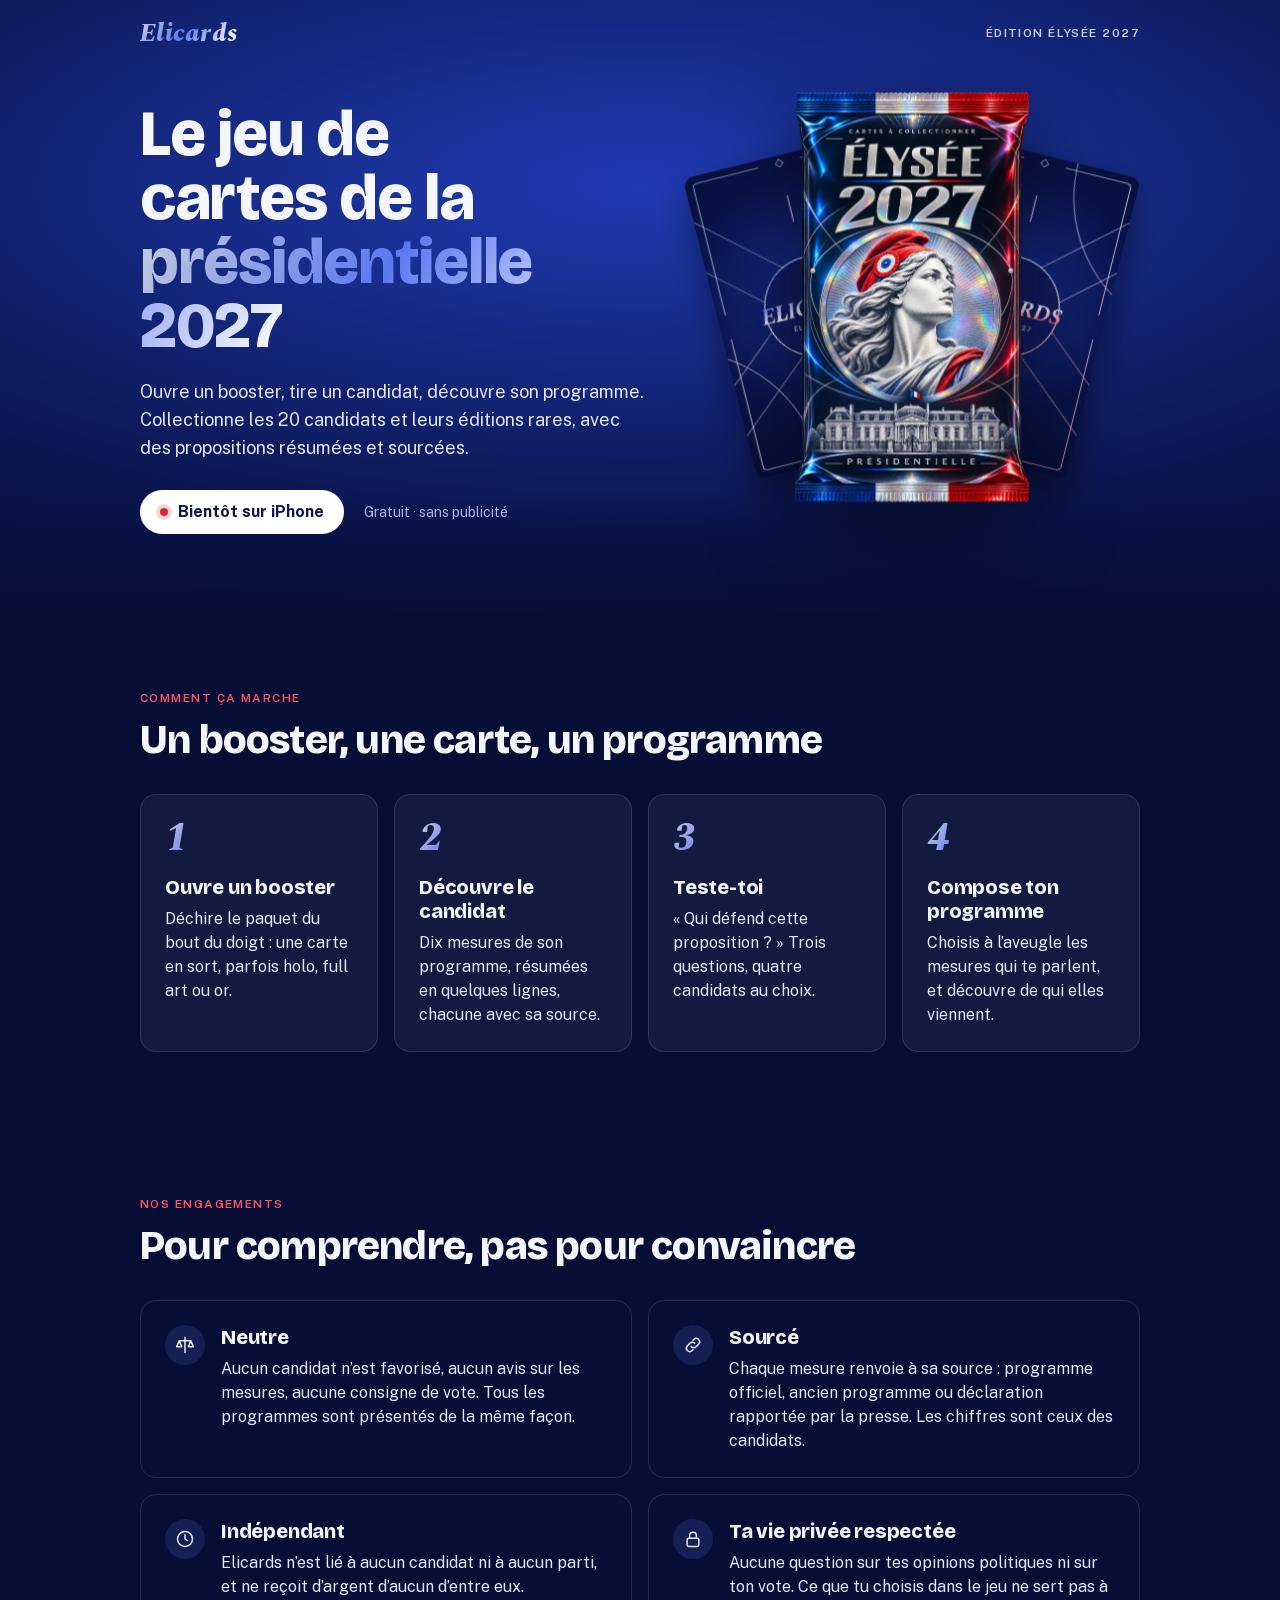
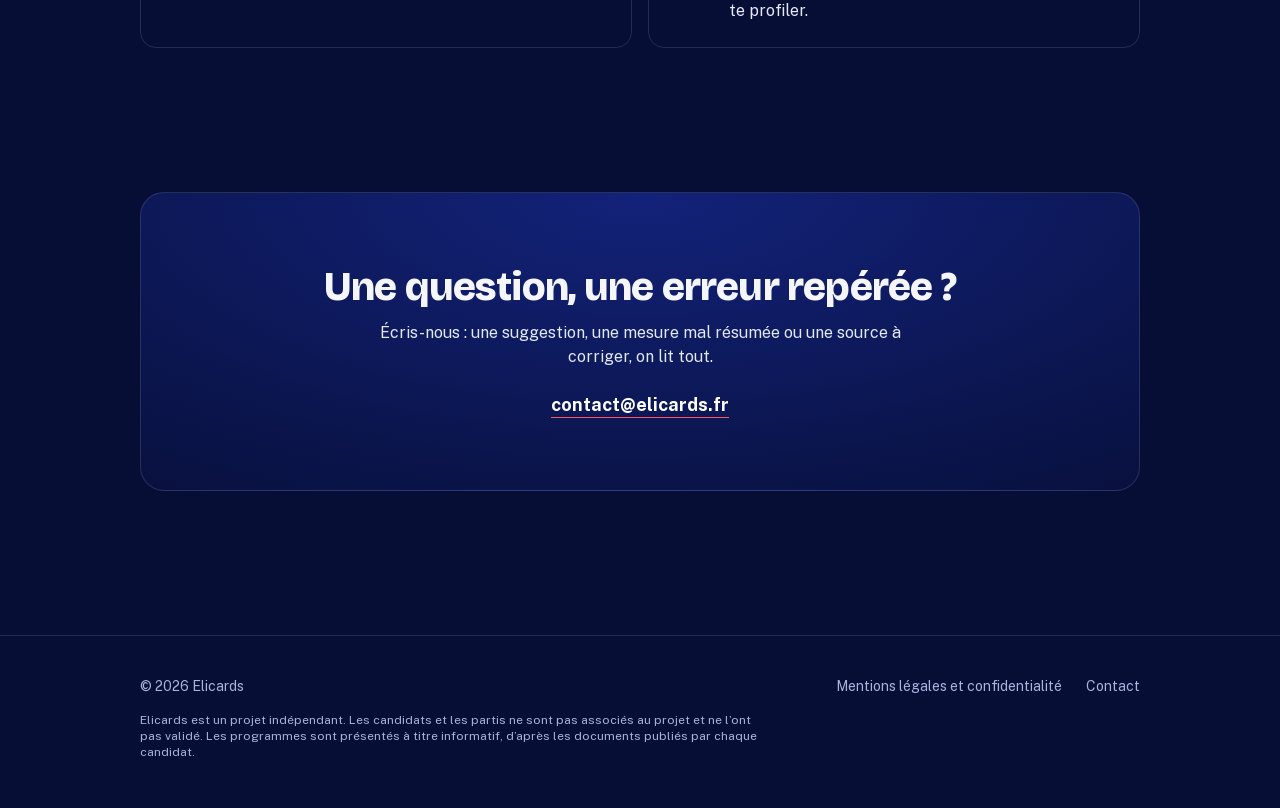
==== index.html @ a2286dde "Site elicards.fr : page d’accueil et mentions légales Co-Authored-By: Claude Opus 5.5 <noreply@anthr" ====
<!doctype html>
<html lang="fr">
<head>
<meta charset="utf-8">
<meta name="viewport" content="width=device-width, initial-scale=1">
<title>Elicards — le jeu de cartes de la présidentielle 2027</title>
<meta name="description" content="Ouvre un booster, tire un candidat à la présidentielle 2027 et découvre son programme. Une app gratuite, neutre et sourcée, bientôt sur iPhone.">
<meta name="theme-color" content="#070E36">
<link rel="canonical" href="https://elicards.fr/">
<link rel="icon" href="assets/favicon.svg" type="image/svg+xml">
<link rel="apple-touch-icon" href="assets/apple-touch-icon.png">
<meta property="og:type" content="website">
<meta property="og:locale" content="fr_FR">
<meta property="og:site_name" content="Elicards">
<meta property="og:title" content="Elicards — le jeu de cartes de la présidentielle 2027">
<meta property="og:description" content="Ouvre un booster, tire un candidat et découvre son programme. Gratuit, neutre et sourcé.">
<meta property="og:url" content="https://elicards.fr/">
<meta property="og:image" content="https://elicards.fr/assets/booster.webp">
<link rel="preload" href="assets/fonts/bricolage-grotesque.woff2" as="font" type="font/woff2" crossorigin>
<link rel="stylesheet" href="styles.css">
</head>
<body>

<div class="hero">
  <header class="wrap top">
    <a class="brand" href="./" aria-label="Elicards, accueil">Elicards</a>
    <span class="edition">Édition Élysée 2027</span>
  </header>

  <main class="wrap hero-grid">
    <div>
      <h1>Le jeu de cartes de la <em>présidentielle 2027</em></h1>
      <p class="lead">Ouvre un booster, tire un candidat, découvre son programme. Collectionne les 20 candidats et leurs éditions rares, avec des propositions résumées et sourcées.</p>
      <div class="cta">
        <span class="pill"><span class="dot" aria-hidden="true"></span>Bientôt sur iPhone</span>
        <span class="note">Gratuit · sans publicité</span>
      </div>
    </div>

    <div class="stage" id="stage" aria-hidden="true">
      <div class="tilt">
        <div class="back g"><img src="assets/dos.svg" alt=""><i class="holo"></i></div>
        <div class="back d"><img src="assets/dos.svg" alt=""><i class="holo"></i></div>
        <div class="pack"><img src="assets/booster.webp" alt="" width="950" height="1656"><i class="shine"></i></div>
      </div>
    </div>
  </main>
</div>

<section class="wrap" aria-labelledby="t-comment">
  <p class="kicker">Comment ça marche</p>
  <h2 id="t-comment">Un booster, une carte, un programme</h2>
  <ol class="steps">
    <li><h3>Ouvre un booster</h3><p>Déchire le paquet du bout du doigt : une carte en sort, parfois holo, full art ou or.</p></li>
    <li><h3>Découvre le candidat</h3><p>Dix mesures de son programme, résumées en quelques lignes, chacune avec sa source.</p></li>
    <li><h3>Teste-toi</h3><p>« Qui défend cette proposition ? » Trois questions, quatre candidats au choix.</p></li>
    <li><h3>Compose ton programme</h3><p>Choisis à l’aveugle les mesures qui te parlent, et découvre de qui elles viennent.</p></li>
  </ol>
</section>

<section class="wrap" aria-labelledby="t-engagements">
  <p class="kicker">Nos engagements</p>
  <h2 id="t-engagements">Pour comprendre, pas pour convaincre</h2>
  <div class="engagements">
    <div class="engagement">
      <span class="ico"><svg viewBox="0 0 24 24" fill="none" stroke="currentColor" stroke-width="1.8" stroke-linecap="round" stroke-linejoin="round"><path d="M12 3v18M5 7h14M5 7l-3 7h6zM19 7l-3 7h6z"/></svg></span>
      <div><h3>Neutre</h3><p>Aucun candidat n’est favorisé, aucun avis sur les mesures, aucune consigne de vote. Tous les programmes sont présentés de la même façon.</p></div>
    </div>
    <div class="engagement">
      <span class="ico"><svg viewBox="0 0 24 24" fill="none" stroke="currentColor" stroke-width="1.8" stroke-linecap="round" stroke-linejoin="round"><path d="M10 14a4 4 0 0 0 5.7 0l3-3a4 4 0 0 0-5.7-5.7l-1 1"/><path d="M14 10a4 4 0 0 0-5.7 0l-3 3a4 4 0 0 0 5.7 5.7l1-1"/></svg></span>
      <div><h3>Sourcé</h3><p>Chaque mesure renvoie à sa source : programme officiel, ancien programme ou déclaration rapportée par la presse. Les chiffres sont ceux des candidats.</p></div>
    </div>
    <div class="engagement">
      <span class="ico"><svg viewBox="0 0 24 24" fill="none" stroke="currentColor" stroke-width="1.8" stroke-linecap="round" stroke-linejoin="round"><circle cx="12" cy="12" r="9"/><path d="M12 7v5l3 2"/></svg></span>
      <div><h3>Indépendant</h3><p>Elicards n’est lié à aucun candidat ni à aucun parti, et ne reçoit d’argent d’aucun d’entre eux.</p></div>
    </div>
    <div class="engagement">
      <span class="ico"><svg viewBox="0 0 24 24" fill="none" stroke="currentColor" stroke-width="1.8" stroke-linecap="round" stroke-linejoin="round"><rect x="5" y="11" width="14" height="10" rx="2"/><path d="M8 11V8a4 4 0 0 1 8 0v3"/></svg></span>
      <div><h3>Ta vie privée respectée</h3><p>Aucune question sur tes opinions politiques ni sur ton vote. Ce que tu choisis dans le jeu ne sert pas à te profiler.</p></div>
    </div>
  </div>
</section>

<section class="wrap" aria-labelledby="t-contact">
  <div class="contact">
    <h2 id="t-contact">Une question, une erreur repérée ?</h2>
    <p>Écris-nous : une suggestion, une mesure mal résumée ou une source à corriger, on lit tout.</p>
    <a class="mail" href="mailto:contact@elicards.fr">contact@elicards.fr</a>
  </div>
</section>

<footer>
  <div class="wrap">
    <div class="foot">
      <span>© 2026 Elicards</span>
      <nav aria-label="Informations">
        <a href="mentions-legales.html">Mentions légales et confidentialité</a>
        <a href="mailto:contact@elicards.fr">Contact</a>
      </nav>
    </div>
    <p class="disclaimer">Elicards est un projet indépendant. Les candidats et les partis ne sont pas associés au projet et ne l’ont pas validé. Les programmes sont présentés à titre informatif, d’après les documents publiés par chaque candidat.</p>
  </div>
</footer>

<script>
/* Inclinaison des cartes au doigt ou à la souris (rien n’est enregistré) */
(() => {
  const s = document.getElementById("stage");
  if (!s || matchMedia("(prefers-reduced-motion: reduce)").matches) return;
  const poser = e => {
    const r = s.getBoundingClientRect();
    const x = Math.min(Math.max((e.clientX - r.left) / r.width, 0), 1), y = Math.min(Math.max((e.clientY - r.top) / r.height, 0), 1);
    s.classList.add("suit");
    s.style.setProperty("--ry", `${(x - .5) * 18}deg`);
    s.style.setProperty("--rx", `${(.5 - y) * 14}deg`);
    s.style.setProperty("--mx", `${x * 100}%`);
    s.style.setProperty("--my", `${y * 100}%`);
  };
  const remettre = () => { s.classList.remove("suit"); ["--rx", "--ry"].forEach(v => s.style.setProperty(v, "0deg")); ["--mx", "--my"].forEach(v => s.style.setProperty(v, "50%")); };
  s.addEventListener("pointermove", poser);
  s.addEventListener("pointerleave", remettre);
  s.addEventListener("pointerup", e => { if (e.pointerType !== "mouse") remettre(); });
})();
</script>
</body>
</html>
---- styles.css ----
/* Site elicards.fr — même charte que l’app (www/styles/tokens.css) : bleu nuit du dos de carte, dégradé holographique,
   Bricolage Grotesque (titres), Public Sans (textes), Spectral italique (marque). Aucune ressource externe, aucun cookie. */
@font-face{font-family:"Bricolage Grotesque";font-weight:200 800;font-display:swap;src:url(assets/fonts/bricolage-grotesque.woff2) format("woff2")}
@font-face{font-family:"Public Sans";font-weight:300 700;font-display:swap;src:url(assets/fonts/public-sans-latin.woff2) format("woff2");unicode-range:U+0000-00FF,U+0131,U+0152-0153,U+02BB-02BC,U+02C6,U+02DA,U+02DC,U+0304,U+0308,U+0329,U+2000-206F,U+20AC,U+2122,U+2191,U+2193,U+2212,U+2215,U+FEFF,U+FFFD}
@font-face{font-family:"Public Sans";font-weight:300 700;font-display:swap;src:url(assets/fonts/public-sans-latin-ext.woff2) format("woff2");unicode-range:U+0100-02BA,U+02BD-02C5,U+02C7-02CC,U+02CE-02D7,U+02DD-02FF,U+1D00-1DBF,U+1E00-1E9F,U+1EF2-1EFF,U+2020,U+20A0-20AB,U+20AD-20C4,U+2113,U+2C60-2C7F,U+A720-A7FF}
@font-face{font-family:"Spectral";font-style:italic;font-weight:800;font-display:swap;src:url(assets/fonts/spectral-800-italic.woff2) format("woff2")}

:root{
  --bleu-950:#070E36; --bleu-900:#0B1650; --bleu-800:#13227A; --bleu-700:#101B5E; --bleu-600:#1F3BB3; --bleu-400:#5B78F0; --bleu-100:#E4E9FB;
  --blanc:#FFFFFF; --blanc-50:#F4F6FB; --argent:#C8CFDD; --rouge-600:#D7263D; --rouge-400:#FF5468; --gold-300:#F2D375;
  --bg:var(--bleu-950); --ink:var(--blanc-50); --muted:#A9B3DE; --line:rgb(255 255 255/.12); --surface:rgb(255 255 255/.05);
  --holo:linear-gradient(125deg,var(--argent) 0%,var(--bleu-400) 25%,var(--blanc-50) 50%,var(--rouge-400) 72%,var(--gold-300) 86%,var(--argent) 100%);
  --font-title:"Bricolage Grotesque",system-ui,-apple-system,"Segoe UI",sans-serif;
  --font-text:"Public Sans",system-ui,-apple-system,"Segoe UI",sans-serif;
  --font-brand:"Spectral",Georgia,serif;
  --radius-m:12px; --radius-l:16px; --radius-xl:24px; --radius-pill:999px;
  --page:1080px; --gutter:clamp(16px,5vw,40px);
  color-scheme:dark;
}
*{box-sizing:border-box}
html{-webkit-text-size-adjust:100%}
body{margin:0;background:var(--bg);color:var(--ink);font:400 16px/24px var(--font-text);overflow-x:hidden}
img{display:block;max-width:100%}
a{color:inherit}
:focus-visible{outline:2px solid var(--bleu-400);outline-offset:3px;border-radius:4px}

.wrap{width:100%;max-width:var(--page);margin-inline:auto;padding-inline:var(--gutter)}

/* Marque : même dessin que le dos de carte (Spectral italique, dégradé holographique) */
.brand{font:800 italic 26px/1 var(--font-brand);letter-spacing:.01em;text-decoration:none;
  background:var(--holo);background-size:200% 100%;-webkit-background-clip:text;background-clip:text;color:transparent}
.edition{font:600 12px/16px var(--font-text);letter-spacing:.12em;text-transform:uppercase;color:var(--argent)}

/* En-tête */
.top{display:flex;align-items:center;justify-content:space-between;gap:16px;padding-block:20px}
.top .edition{white-space:nowrap}

/* Hero */
.hero{position:relative;isolation:isolate;background:radial-gradient(120% 90% at 50% 30%,var(--bleu-600) 0%,var(--bleu-900) 62%,var(--bleu-950) 100%);overflow:hidden}
.hero::after{content:"";position:absolute;inset:auto 0 0;height:120px;background:linear-gradient(transparent,var(--bg));z-index:-1}
.hero-grid{display:grid;grid-template-columns:1.05fr .95fr;align-items:center;gap:40px;padding-block:24px 72px}
.hero h1{font:800 clamp(36px,6vw,64px)/1 var(--font-title);letter-spacing:-.02em;margin:0 0 20px;text-wrap:balance}
.hero h1 em{font-style:normal;background:var(--holo);background-size:200% 100%;-webkit-background-clip:text;background-clip:text;color:transparent}
.lead{font-size:18px;line-height:28px;color:var(--bleu-100);max-width:30em;margin:0 0 28px}
.cta{display:flex;flex-wrap:wrap;align-items:center;gap:12px 20px}
.pill{display:inline-flex;align-items:center;gap:10px;padding:12px 20px;border-radius:var(--radius-pill);
  background:var(--blanc);color:var(--bleu-900);font:700 16px/20px var(--font-text);text-decoration:none}
.pill .dot{width:8px;height:8px;border-radius:50%;background:var(--rouge-600);box-shadow:0 0 0 4px rgb(215 38 61/.18)}
.cta .note{font-size:14px;line-height:20px;color:var(--muted)}

/* Visuel : le booster devant deux dos de carte, qui s’inclinent avec le doigt ou la souris */
.stage{position:relative;aspect-ratio:1/1;max-width:460px;width:100%;justify-self:center;perspective:1200px;--rx:0deg;--ry:0deg;--mx:50%;--my:50%}
.stage .tilt{position:absolute;inset:0;transform-style:preserve-3d;transform:rotateX(var(--rx)) rotateY(var(--ry));transition:transform .5s cubic-bezier(.2,.8,.2,1)}
.stage.suit .tilt{transition:transform .08s linear}
.back{position:absolute;top:12%;width:44%;aspect-ratio:5/8;border-radius:5.3%/3.3%;overflow:hidden;box-shadow:0 18px 40px rgb(0 0 0/.45)}
.back img{width:100%;height:100%}
.back.g{left:6%;transform:rotate(-14deg) translateZ(-40px)}
.back.d{right:6%;transform:rotate(14deg) translateZ(-40px)}
.back .holo{position:absolute;inset:0;mix-blend-mode:screen;opacity:.95;background:var(--holo);background-size:260% 260%;
  background-position:calc(100% - var(--mx)) calc(100% - var(--my));
  -webkit-mask:url(assets/dos-traits.svg) center/100% 100% no-repeat;mask:url(assets/dos-traits.svg) center/100% 100% no-repeat}
.pack{position:absolute;left:50%;top:2%;width:50%;transform:translateX(-50%) translateZ(40px);filter:drop-shadow(0 24px 40px rgb(0 0 0/.5))}
.pack .shine{position:absolute;inset:0;mix-blend-mode:overlay;pointer-events:none;
  background:radial-gradient(60% 40% at var(--mx) var(--my),rgb(255 255 255/.55),transparent 70%);
  -webkit-mask:url(assets/booster.webp) center/100% 100% no-repeat;mask:url(assets/booster.webp) center/100% 100% no-repeat}

/* Sections */
section{padding-block:72px}
.kicker{font:600 12px/16px var(--font-text);letter-spacing:.12em;text-transform:uppercase;color:var(--rouge-400);margin:0 0 12px}
h2{font:800 clamp(28px,4vw,40px)/1.1 var(--font-title);letter-spacing:-.02em;margin:0 0 32px;text-wrap:balance}
h3{font:800 20px/24px var(--font-title);letter-spacing:-.01em;margin:0 0 8px}
p{margin:0}
.muted{color:var(--muted)}

.steps{display:grid;grid-template-columns:repeat(4,1fr);gap:16px;counter-reset:etape;list-style:none;margin:0;padding:0}
.steps li{position:relative;padding:24px;border-radius:var(--radius-l);background:var(--surface);border:1px solid var(--line)}
.steps li::before{counter-increment:etape;content:counter(etape);display:block;margin:0 0 16px;
  font:800 italic 40px/40px var(--font-brand);background:var(--holo);-webkit-background-clip:text;background-clip:text;color:transparent}
.steps p{color:var(--bleu-100)}

.engagements{display:grid;grid-template-columns:repeat(2,1fr);gap:16px}
.engagement{display:flex;gap:16px;padding:24px;border-radius:var(--radius-l);border:1px solid var(--line)}
.engagement .ico{flex:none;width:40px;height:40px;border-radius:50%;display:grid;place-items:center;background:rgb(91 120 240/.16);color:var(--bleu-100)}
.engagement .ico svg{width:20px;height:20px}
.engagement p{color:var(--bleu-100)}

.contact{text-align:center;padding:72px var(--gutter);border-radius:var(--radius-xl);
  background:radial-gradient(100% 140% at 50% 0%,var(--bleu-800),var(--bleu-900) 60%,var(--bleu-950));border:1px solid var(--line)}
.contact h2{margin-bottom:12px}
.contact p{color:var(--bleu-100);max-width:34em;margin:0 auto 24px}
.mail{font:700 18px/24px var(--font-text);color:var(--blanc);text-decoration-color:var(--rouge-400);text-underline-offset:6px;overflow-wrap:anywhere}

/* Pied de page */
footer{padding-block:40px 48px;border-top:1px solid var(--line);margin-top:72px}
.foot{display:flex;flex-wrap:wrap;justify-content:space-between;gap:16px 32px;font-size:14px;line-height:20px;color:var(--muted)}
.foot nav{display:flex;flex-wrap:wrap;gap:8px 24px}
.foot a{text-decoration:none}
.foot a:hover{color:var(--blanc);text-decoration:underline}
.disclaimer{margin-top:16px;font-size:12px;line-height:16px;color:var(--muted);max-width:52em}

/* Pages de texte (mentions légales) */
.doc{max-width:720px;padding-top:24px}
.doc h1{font:800 clamp(32px,5vw,48px)/1.05 var(--font-title);letter-spacing:-.02em;margin:24px 0 32px}
.doc h2{font-size:24px;line-height:28px;margin:40px 0 12px}
.doc p,.doc li{color:var(--bleu-100)}
.doc p+p{margin-top:12px}
.doc ul{padding-left:20px;margin:12px 0 0}
.retour{font-size:14px;line-height:20px;color:var(--muted);text-decoration:none}
.retour:hover{color:var(--blanc)}

@media (max-width:860px){
  .hero-grid{grid-template-columns:1fr;gap:16px;padding-block:8px 56px}
  .stage{order:-1;max-width:340px}
  .steps{grid-template-columns:repeat(2,1fr)}
}
@media (max-width:560px){
  section{padding-block:56px}
  .steps,.engagements{grid-template-columns:1fr}
  .lead{font-size:16px;line-height:24px}
  .top .edition{display:none}
}
@media (prefers-reduced-motion:reduce){
  .stage .tilt{transition:none}
}
.pack img{width:100%;height:auto}
.back img{object-fit:cover}
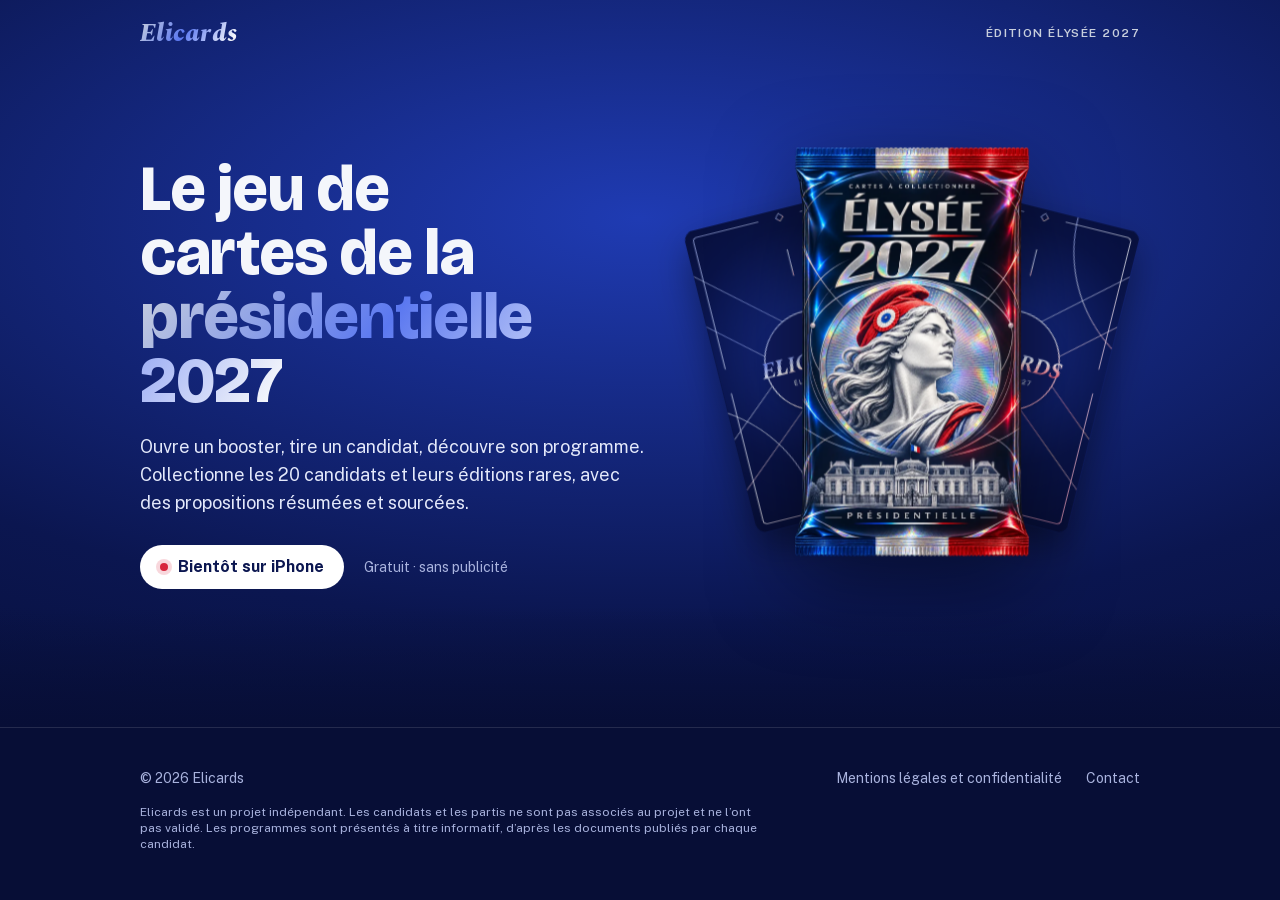
==== commit 907f4adb: "Accueil réduit à la première section Co-Authored-By: Claude Opus 5.5 <noreply@anthropic.com>" ====
--- a/index.html
+++ b/index.html
@@ -19,7 +19,7 @@
 <link rel="preload" href="assets/fonts/bricolage-grotesque.woff2" as="font" type="font/woff2" crossorigin>
 <link rel="stylesheet" href="styles.css">
 </head>
-<body>
+<body class="accueil">
 
 <div class="hero">
   <header class="wrap top">
@@ -46,48 +46,6 @@
     </div>
   </main>
 </div>
-
-<section class="wrap" aria-labelledby="t-comment">
-  <p class="kicker">Comment ça marche</p>
-  <h2 id="t-comment">Un booster, une carte, un programme</h2>
-  <ol class="steps">
-    <li><h3>Ouvre un booster</h3><p>Déchire le paquet du bout du doigt : une carte en sort, parfois holo, full art ou or.</p></li>
-    <li><h3>Découvre le candidat</h3><p>Dix mesures de son programme, résumées en quelques lignes, chacune avec sa source.</p></li>
-    <li><h3>Teste-toi</h3><p>« Qui défend cette proposition ? » Trois questions, quatre candidats au choix.</p></li>
-    <li><h3>Compose ton programme</h3><p>Choisis à l’aveugle les mesures qui te parlent, et découvre de qui elles viennent.</p></li>
-  </ol>
-</section>
-
-<section class="wrap" aria-labelledby="t-engagements">
-  <p class="kicker">Nos engagements</p>
-  <h2 id="t-engagements">Pour comprendre, pas pour convaincre</h2>
-  <div class="engagements">
-    <div class="engagement">
-      <span class="ico"><svg viewBox="0 0 24 24" fill="none" stroke="currentColor" stroke-width="1.8" stroke-linecap="round" stroke-linejoin="round"><path d="M12 3v18M5 7h14M5 7l-3 7h6zM19 7l-3 7h6z"/></svg></span>
-      <div><h3>Neutre</h3><p>Aucun candidat n’est favorisé, aucun avis sur les mesures, aucune consigne de vote. Tous les programmes sont présentés de la même façon.</p></div>
-    </div>
-    <div class="engagement">
-      <span class="ico"><svg viewBox="0 0 24 24" fill="none" stroke="currentColor" stroke-width="1.8" stroke-linecap="round" stroke-linejoin="round"><path d="M10 14a4 4 0 0 0 5.7 0l3-3a4 4 0 0 0-5.7-5.7l-1 1"/><path d="M14 10a4 4 0 0 0-5.7 0l-3 3a4 4 0 0 0 5.7 5.7l1-1"/></svg></span>
-      <div><h3>Sourcé</h3><p>Chaque mesure renvoie à sa source : programme officiel, ancien programme ou déclaration rapportée par la presse. Les chiffres sont ceux des candidats.</p></div>
-    </div>
-    <div class="engagement">
-      <span class="ico"><svg viewBox="0 0 24 24" fill="none" stroke="currentColor" stroke-width="1.8" stroke-linecap="round" stroke-linejoin="round"><circle cx="12" cy="12" r="9"/><path d="M12 7v5l3 2"/></svg></span>
-      <div><h3>Indépendant</h3><p>Elicards n’est lié à aucun candidat ni à aucun parti, et ne reçoit d’argent d’aucun d’entre eux.</p></div>
-    </div>
-    <div class="engagement">
-      <span class="ico"><svg viewBox="0 0 24 24" fill="none" stroke="currentColor" stroke-width="1.8" stroke-linecap="round" stroke-linejoin="round"><rect x="5" y="11" width="14" height="10" rx="2"/><path d="M8 11V8a4 4 0 0 1 8 0v3"/></svg></span>
-      <div><h3>Ta vie privée respectée</h3><p>Aucune question sur tes opinions politiques ni sur ton vote. Ce que tu choisis dans le jeu ne sert pas à te profiler.</p></div>
-    </div>
-  </div>
-</section>
-
-<section class="wrap" aria-labelledby="t-contact">
-  <div class="contact">
-    <h2 id="t-contact">Une question, une erreur repérée ?</h2>
-    <p>Écris-nous : une suggestion, une mesure mal résumée ou une source à corriger, on lit tout.</p>
-    <a class="mail" href="mailto:contact@elicards.fr">contact@elicards.fr</a>
-  </div>
-</section>
 
 <footer>
   <div class="wrap">
--- a/styles.css
+++ b/styles.css
@@ -124,3 +124,8 @@
 }
 .pack img{width:100%;height:auto}
 .back img{object-fit:cover}
+/* Accueil : une seule section, qui occupe l’écran ; le pied de page reste en bas */
+body.accueil{min-height:100vh;min-height:100svh;display:flex;flex-direction:column}
+body.accueil .hero{flex:1;display:flex;flex-direction:column}
+body.accueil .hero-grid{flex:1}
+body.accueil footer{margin-top:0}
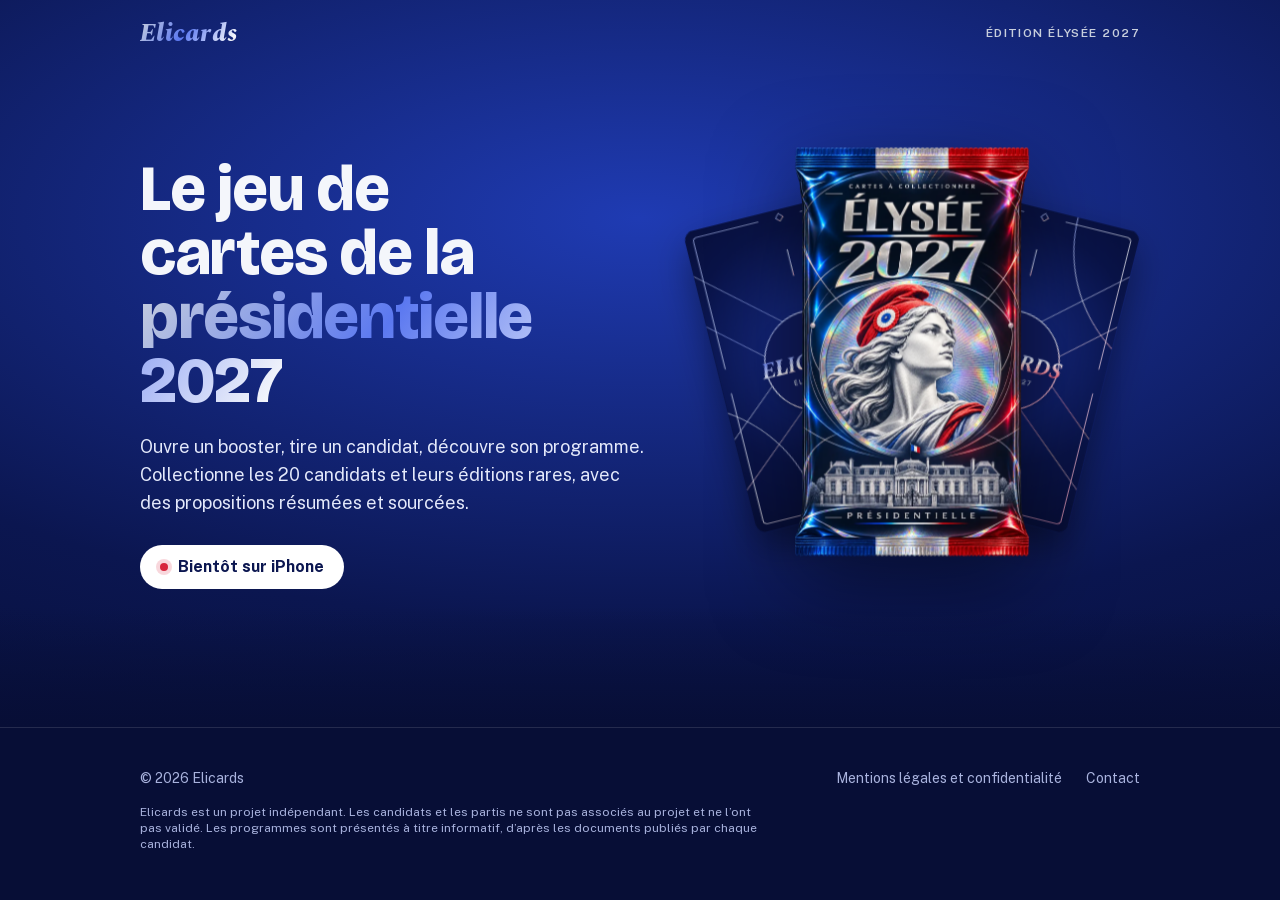
==== commit e79333aa: "Retrait de la mention « Gratuit · sans publicité » Co-Authored-By: Claude Opus 5.5 <noreply@anthropi" ====
--- a/index.html
+++ b/index.html
@@ -33,7 +33,6 @@
       <p class="lead">Ouvre un booster, tire un candidat, découvre son programme. Collectionne les 20 candidats et leurs éditions rares, avec des propositions résumées et sourcées.</p>
       <div class="cta">
         <span class="pill"><span class="dot" aria-hidden="true"></span>Bientôt sur iPhone</span>
-        <span class="note">Gratuit · sans publicité</span>
       </div>
     </div>
 
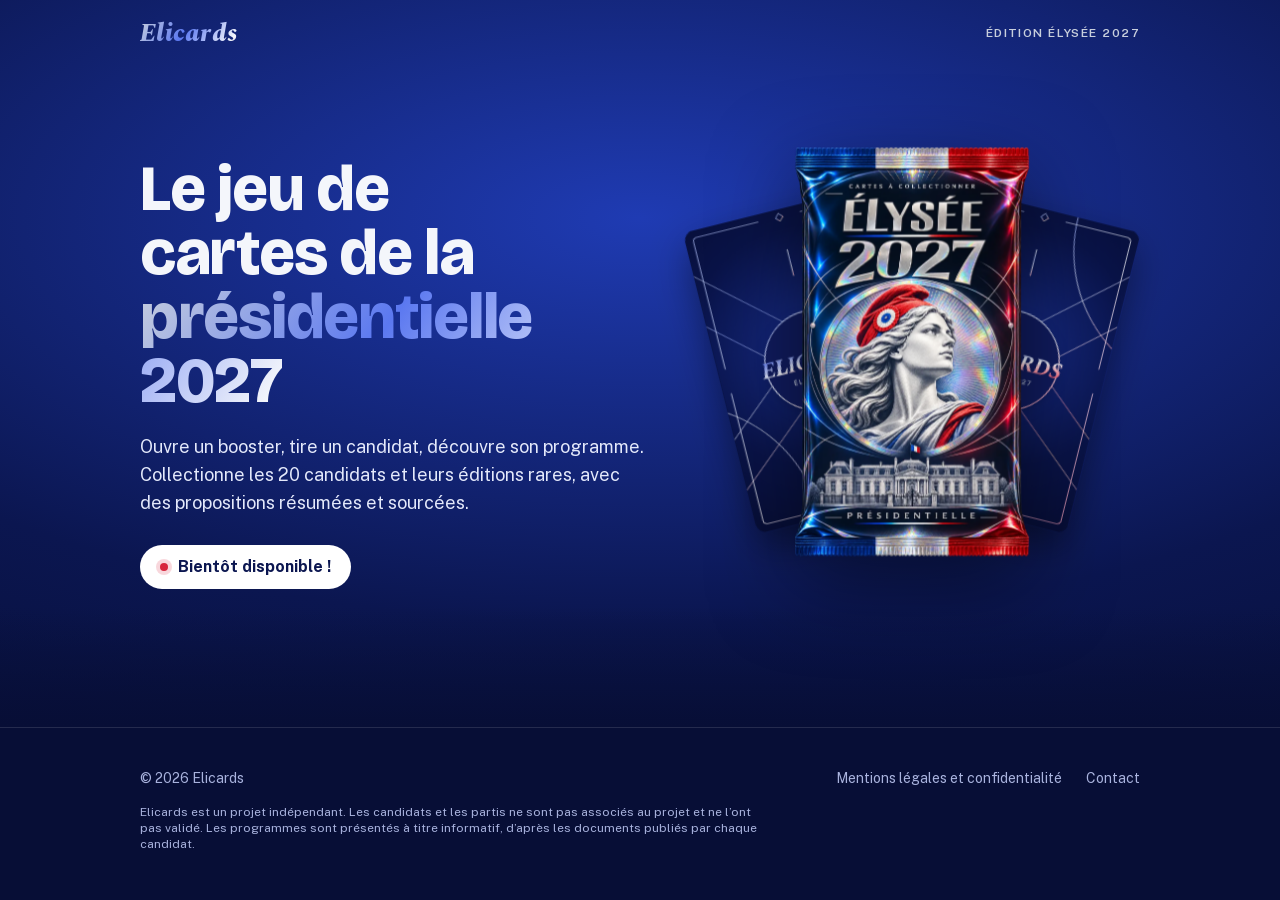
==== commit 465ff9d1: "Bouton : « Bientôt disponible ! » Co-Authored-By: Claude Opus 5.5 <noreply@anthropic.com>" ====
--- a/index.html
+++ b/index.html
@@ -32,7 +32,7 @@
       <h1>Le jeu de cartes de la <em>présidentielle 2027</em></h1>
       <p class="lead">Ouvre un booster, tire un candidat, découvre son programme. Collectionne les 20 candidats et leurs éditions rares, avec des propositions résumées et sourcées.</p>
       <div class="cta">
-        <span class="pill"><span class="dot" aria-hidden="true"></span>Bientôt sur iPhone</span>
+        <span class="pill"><span class="dot" aria-hidden="true"></span>Bientôt disponible !</span>
       </div>
     </div>
 
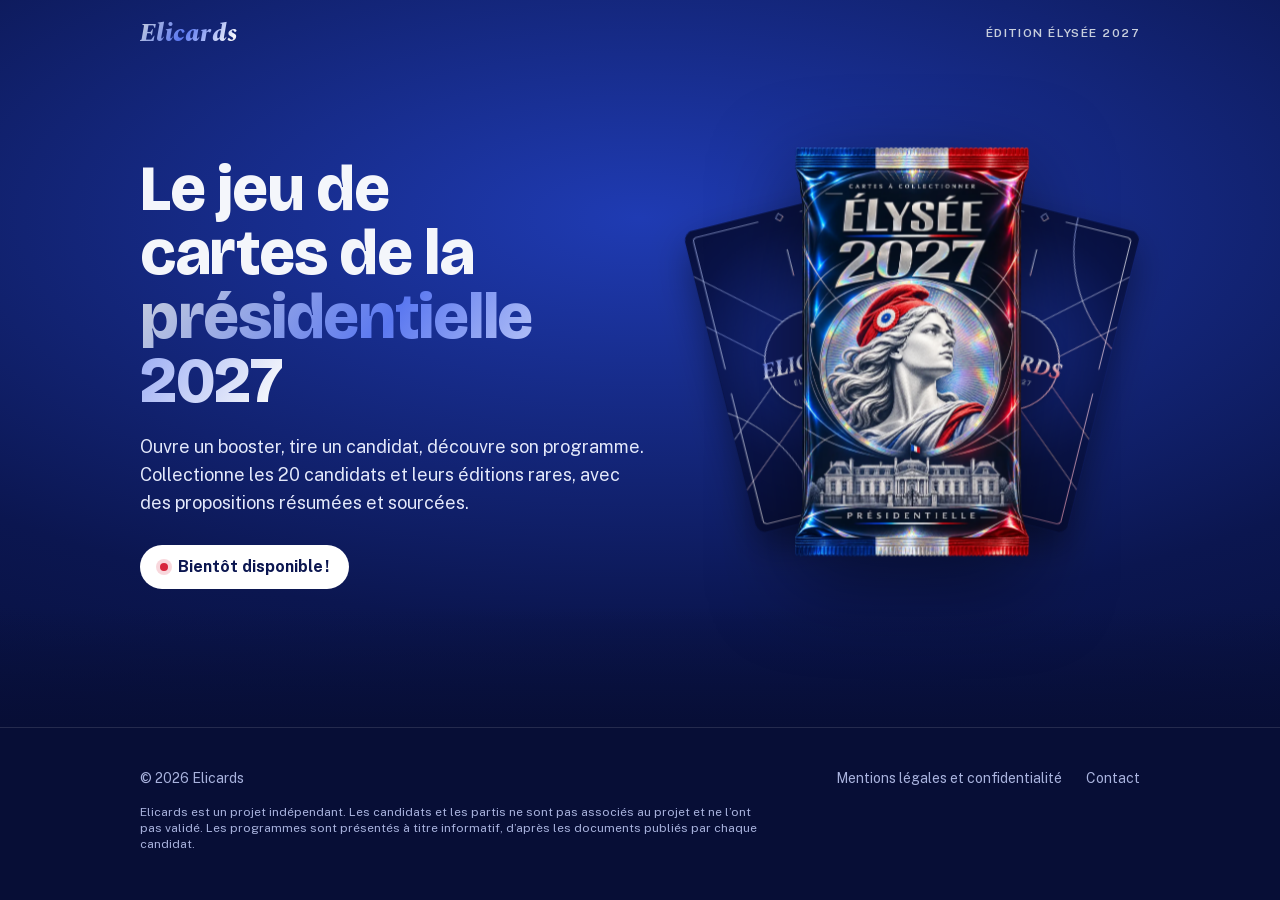
==== commit 5bf92d8d: "Espace insécable fine avant le point d’exclamation Co-Authored-By: Claude Opus 5.5 <noreply@anthropi" ====
--- a/index.html
+++ b/index.html
@@ -32,7 +32,7 @@
       <h1>Le jeu de cartes de la <em>présidentielle 2027</em></h1>
       <p class="lead">Ouvre un booster, tire un candidat, découvre son programme. Collectionne les 20 candidats et leurs éditions rares, avec des propositions résumées et sourcées.</p>
       <div class="cta">
-        <span class="pill"><span class="dot" aria-hidden="true"></span>Bientôt disponible !</span>
+        <span class="pill"><span class="dot" aria-hidden="true"></span>Bientôt disponible !</span>
       </div>
     </div>
 
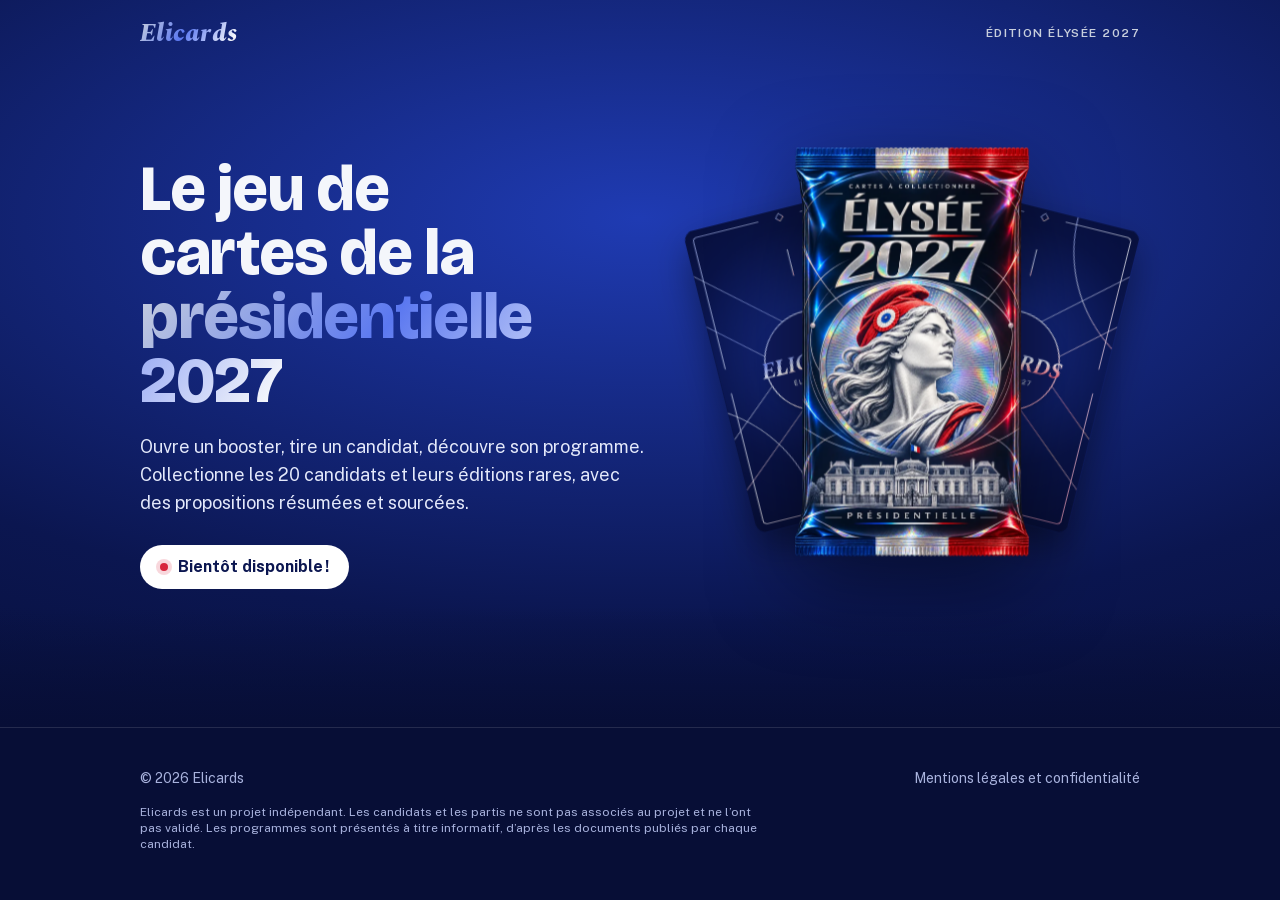
==== commit 1d101307: "Accueil : retrait du lien Contact du pied de page Co-Authored-By: Claude Opus 5.5 <noreply@anthropic" ====
--- a/index.html
+++ b/index.html
@@ -52,7 +52,6 @@
       <span>© 2026 Elicards</span>
       <nav aria-label="Informations">
         <a href="mentions-legales.html">Mentions légales et confidentialité</a>
-        <a href="mailto:contact@elicards.fr">Contact</a>
       </nav>
     </div>
     <p class="disclaimer">Elicards est un projet indépendant. Les candidats et les partis ne sont pas associés au projet et ne l’ont pas validé. Les programmes sont présentés à titre informatif, d’après les documents publiés par chaque candidat.</p>
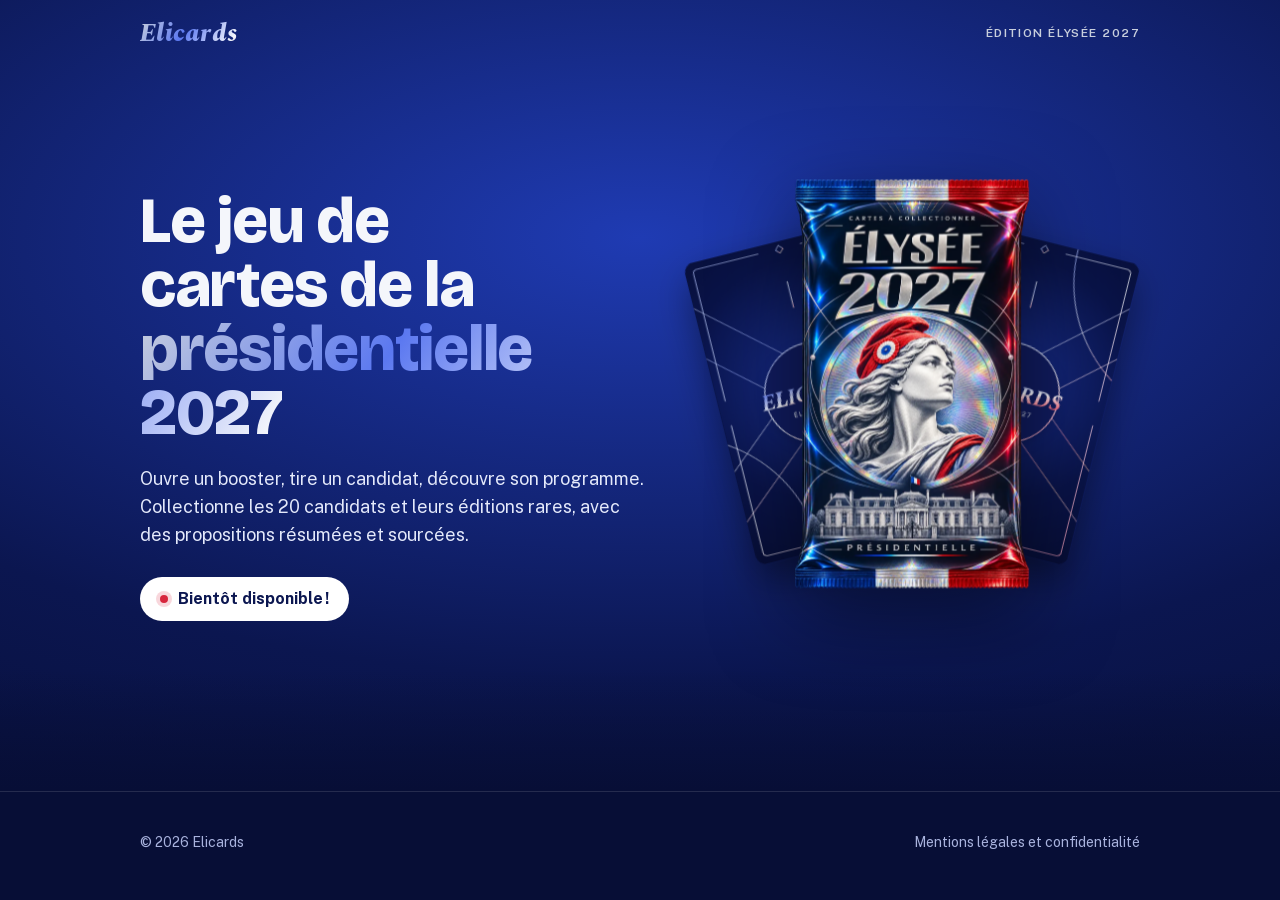
==== commit eb1fece2: "Retrait de la description du pied de page, adresse e-mail masquée aux robots Co-Authored-By: Claude " ====
--- a/index.html
+++ b/index.html
@@ -54,7 +54,6 @@
         <a href="mentions-legales.html">Mentions légales et confidentialité</a>
       </nav>
     </div>
-    <p class="disclaimer">Elicards est un projet indépendant. Les candidats et les partis ne sont pas associés au projet et ne l’ont pas validé. Les programmes sont présentés à titre informatif, d’après les documents publiés par chaque candidat.</p>
   </div>
 </footer>
 
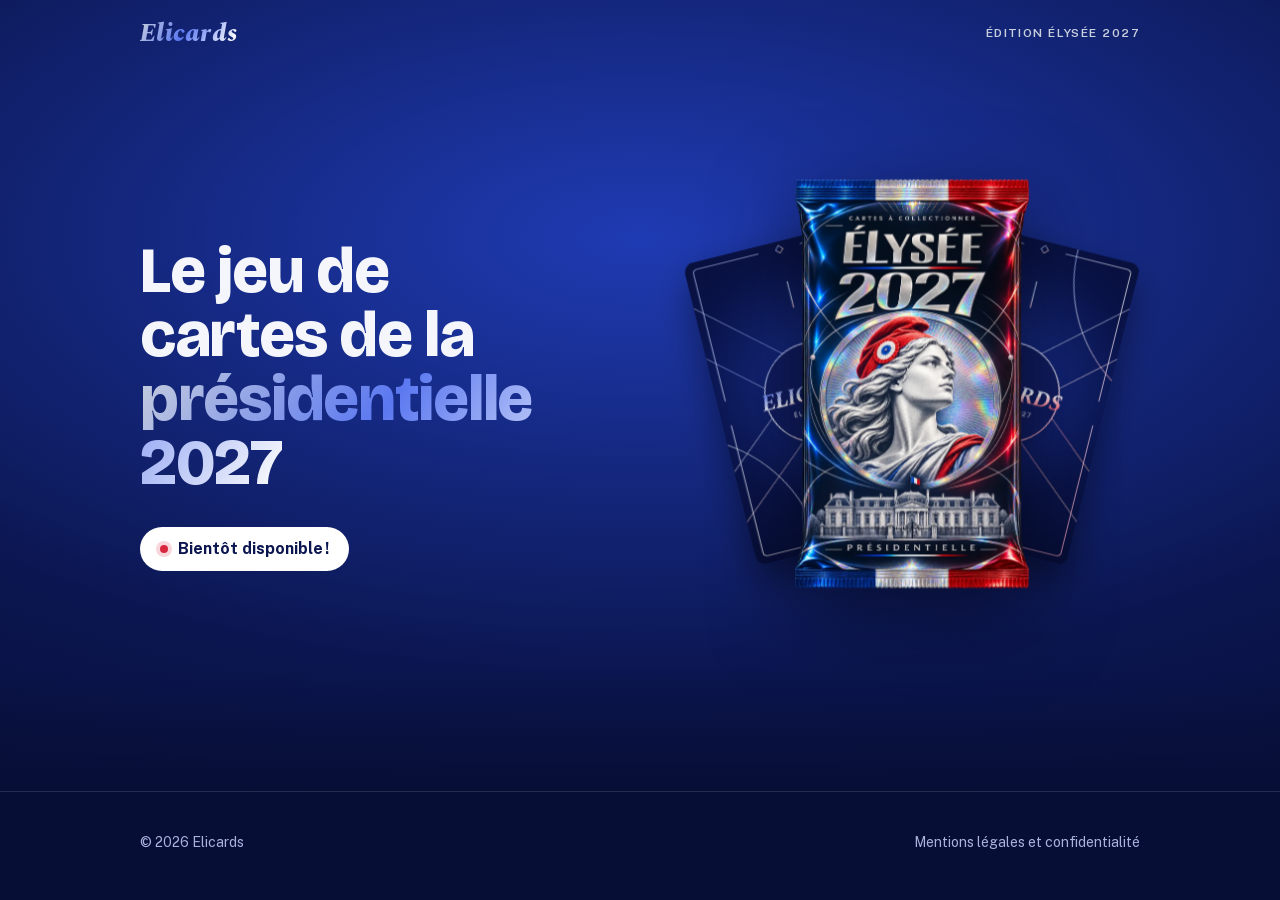
==== commit bd7e4d4e: "Accueil : retrait du paragraphe sous le titre Co-Authored-By: Claude Opus 5.5 <noreply@anthropic.com" ====
--- a/index.html
+++ b/index.html
@@ -30,7 +30,6 @@
   <main class="wrap hero-grid">
     <div>
       <h1>Le jeu de cartes de la <em>présidentielle 2027</em></h1>
-      <p class="lead">Ouvre un booster, tire un candidat, découvre son programme. Collectionne les 20 candidats et leurs éditions rares, avec des propositions résumées et sourcées.</p>
       <div class="cta">
         <span class="pill"><span class="dot" aria-hidden="true"></span>Bientôt disponible !</span>
       </div>
--- a/styles.css
+++ b/styles.css
@@ -129,3 +129,4 @@
 body.accueil .hero{flex:1;display:flex;flex-direction:column}
 body.accueil .hero-grid{flex:1}
 body.accueil footer{margin-top:0}
+.hero h1 + .cta{margin-top:32px}
